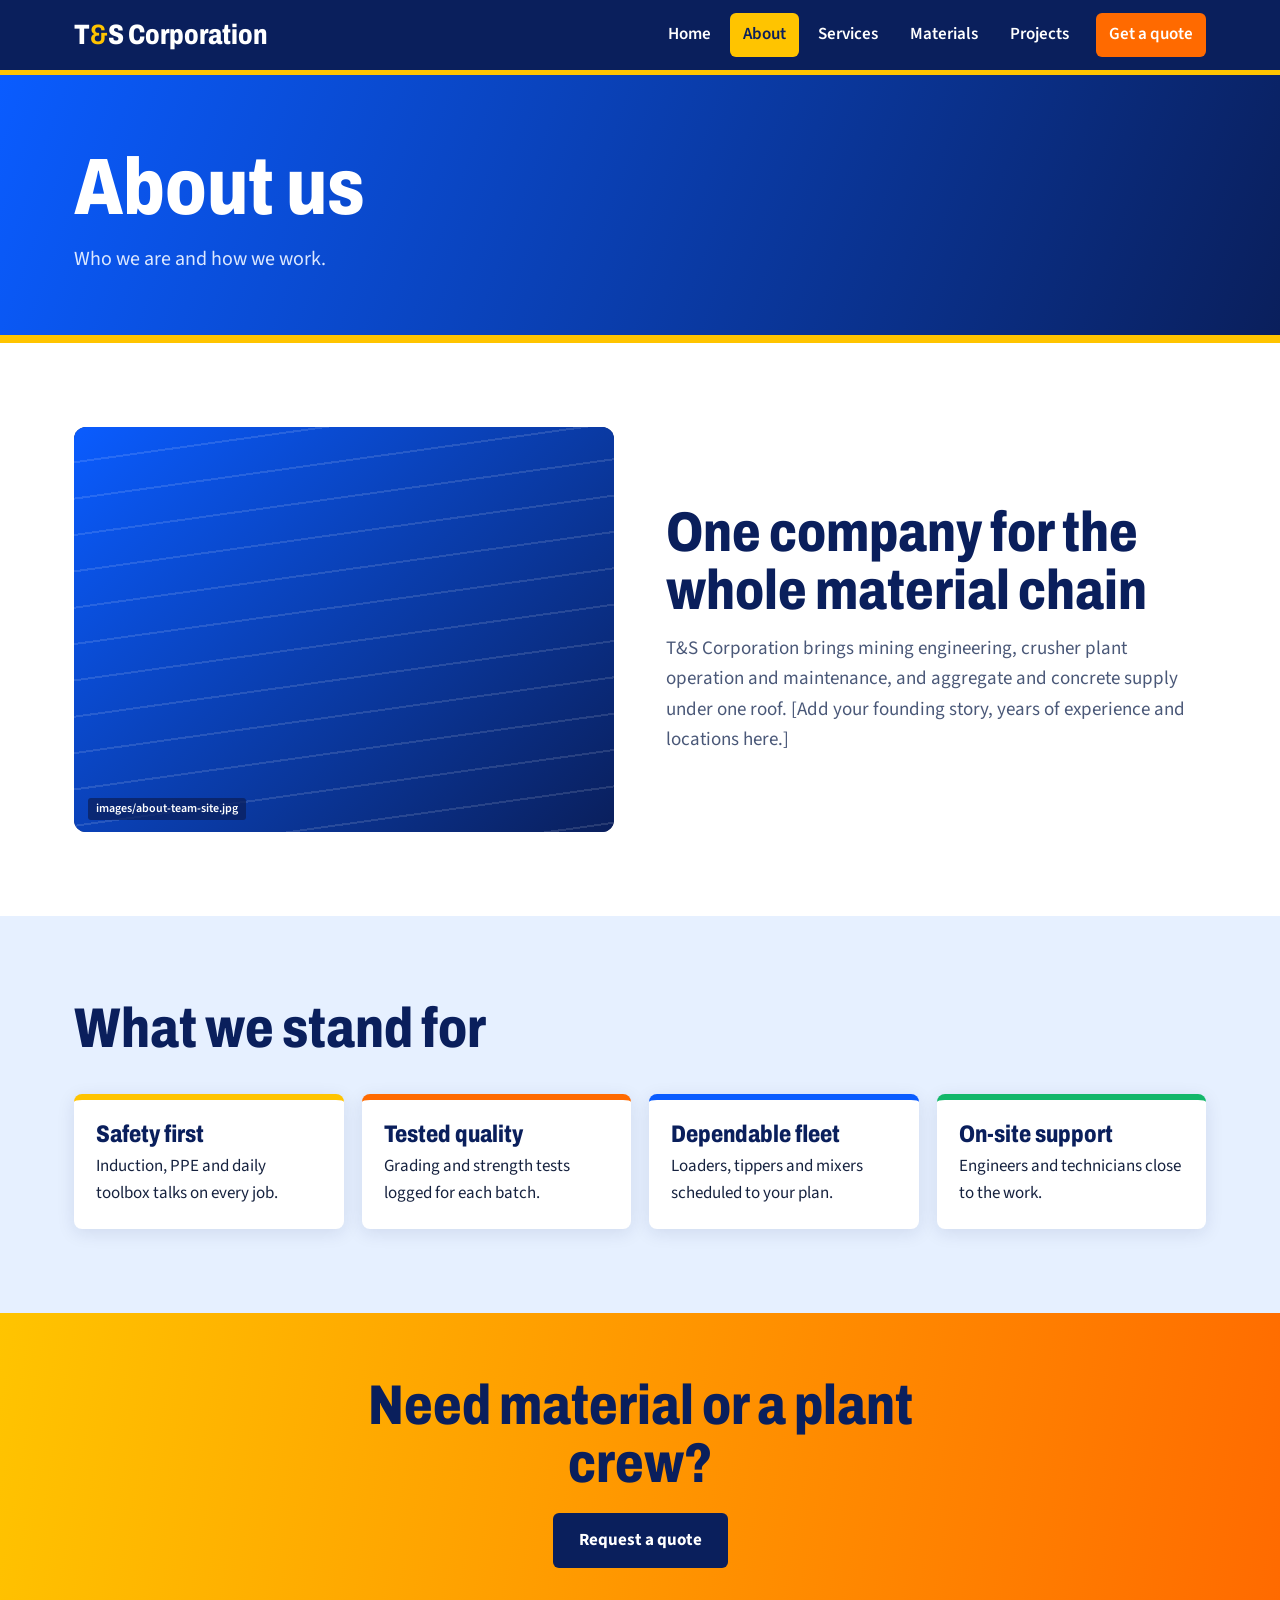
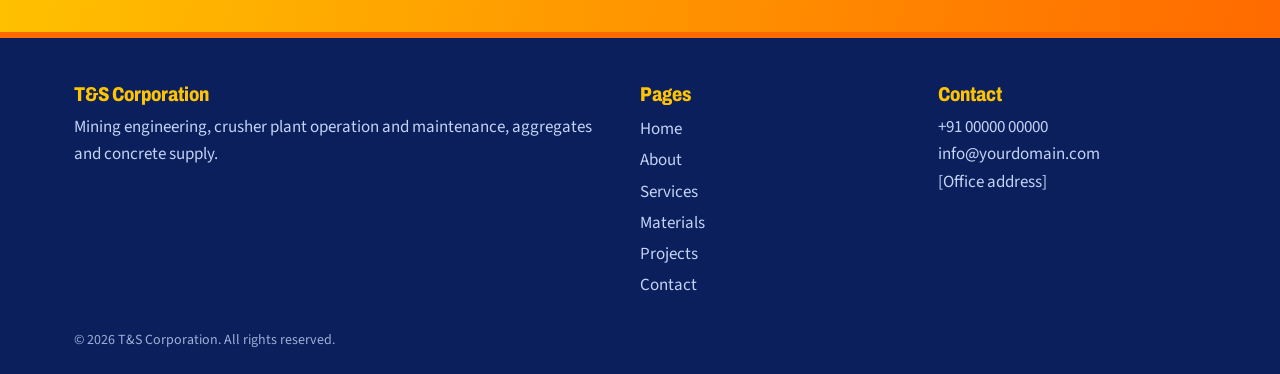
==== about.html @ 5060cc33 "Multi-page site with bright palette" ====
<!DOCTYPE html><html lang="en"><head><meta charset="utf-8"><meta name="viewport" content="width=device-width, initial-scale=1">
<title>About | T&amp;S Corporation</title><meta name="description" content="T&amp;S Corporation: mining engineering, crusher plant operation and maintenance, aggregates and concrete supply.">
<link rel="preconnect" href="https://fonts.googleapis.com"><link rel="preconnect" href="https://fonts.gstatic.com" crossorigin>
<link href="https://fonts.googleapis.com/css2?family=Archivo:wdth,wght@62..125,500..900&family=Source+Sans+3:wght@400;600;700&display=swap" rel="stylesheet">
<link rel="stylesheet" href="assets.css"></head><body>
<header><div class="wrap"><a class="brand" href="index.html">T<b>&amp;</b>S Corporation</a><button id="menu" aria-expanded="false">Menu</button><nav id="nav"><a href="index.html">Home</a><a href="about.html" class=on>About</a><a href="services.html">Services</a><a href="materials.html">Materials</a><a href="projects.html">Projects</a><a class="cta" href="contact.html">Get a quote</a></nav></div></header>
<main><div class="phead"><div class="wrap"><h1>About us</h1><p>Who we are and how we work.</p></div></div><section><div class="wrap split"><div class="ph " data-file="images/about-team-site.jpg"><img src="images/about-team-site.jpg" alt="T&amp;S team on site" onerror="this.remove()"></div><div><h2>One company for the whole material chain</h2><p class="lede">T&amp;S Corporation brings mining engineering, crusher plant operation and maintenance, and aggregate and concrete supply under one roof. [Add your founding story, years of experience and locations here.]</p></div></div></section>
<section class="tint"><div class="wrap"><h2>What we stand for</h2><div class="vals"><div><h3>Safety first</h3><p>Induction, PPE and daily toolbox talks on every job.</p></div><div><h3>Tested quality</h3><p>Grading and strength tests logged for each batch.</p></div><div><h3>Dependable fleet</h3><p>Loaders, tippers and mixers scheduled to your plan.</p></div><div><h3>On-site support</h3><p>Engineers and technicians close to the work.</p></div></div></div></section><div class="cta-band"><div class="wrap"><h2>Need material or a plant crew?</h2><a class="btn" style="background:var(--navy);color:#fff" href="contact.html">Request a quote</a></div></div></main>
<footer><div class="wrap"><div class="fg"><div><h3>T&amp;S Corporation</h3><p>Mining engineering, crusher plant operation and maintenance, aggregates and concrete supply.</p></div>
<div><h3>Pages</h3><a href="index.html">Home</a><a href="about.html">About</a><a href="services.html">Services</a><a href="materials.html">Materials</a><a href="projects.html">Projects</a><a href="contact.html">Contact</a></div>
<div><h3>Contact</h3><p>+91 00000 00000<br>info@yourdomain.com<br>[Office address]</p></div></div><p class="c">&copy; <span id="y">2026</span> T&amp;S Corporation. All rights reserved.</p></div></footer>
<script>document.getElementById('y').textContent=new Date().getFullYear();var b=document.getElementById('menu'),n=document.getElementById('nav');b.onclick=function(){var o=n.classList.toggle('open');b.setAttribute('aria-expanded',o)}</script></body></html>
---- assets.css ----
:root{--navy:#0a1f5c;--blue:#0a5cff;--sky:#e6f0ff;--yellow:#ffc400;--orange:#ff6a00;--white:#fff;--text:#16223f;--muted:#4a5878}
*{box-sizing:border-box;margin:0}
html{scroll-behavior:smooth}
body{font:17px/1.6 "Source Sans 3",system-ui,sans-serif;color:var(--text);background:#fff}
h1,h2,h3,.brand{font-family:Archivo,Impact,sans-serif;font-stretch:80%;font-weight:800;line-height:1.03;color:var(--navy)}
a{color:inherit}:focus-visible{outline:3px solid var(--orange);outline-offset:3px}
.wrap{max-width:1180px;margin:0 auto;padding:0 24px}
.ph{position:relative;overflow:hidden;background:var(--navy);isolation:isolate;color:#fff}
.ph::before{content:"";position:absolute;inset:0;z-index:-1;background:repeating-linear-gradient(172deg,transparent 0 34px,rgba(255,255,255,.12) 34px 36px),linear-gradient(135deg,#0a5cff,#0a1f5c)}
.ph.y::before{background:repeating-linear-gradient(172deg,transparent 0 34px,rgba(255,255,255,.28) 34px 36px),linear-gradient(135deg,#ffc400,#ff6a00)}
.ph.o::before{background:repeating-linear-gradient(172deg,transparent 0 34px,rgba(255,255,255,.2) 34px 36px),linear-gradient(135deg,#ff6a00,#c2185b)}
.ph::after{content:attr(data-file);position:absolute;left:14px;bottom:12px;font:600 12px/1 "Source Sans 3",sans-serif;background:rgba(10,31,92,.75);padding:5px 8px;border-radius:3px}
.ph img{position:absolute;inset:0;width:100%;height:100%;object-fit:cover;z-index:1}
header{position:sticky;top:0;z-index:20;background:var(--navy);border-bottom:5px solid var(--yellow)}
header .wrap{display:flex;align-items:center;justify-content:space-between;height:70px}
.brand{color:#fff;font-size:28px;text-decoration:none}.brand b{color:var(--yellow)}
nav{display:flex;gap:6px;align-items:center}
nav a{color:#fff;text-decoration:none;font-weight:600;padding:8px 13px;border-radius:6px}
nav a:hover{background:var(--blue)}nav a.on{background:var(--yellow);color:var(--navy)}
nav a.cta{background:var(--orange);margin-left:8px}nav a.cta:hover{background:#ff8533}
#menu{display:none;background:var(--yellow);border:0;color:var(--navy);padding:8px 14px;font:700 15px inherit;border-radius:6px;cursor:pointer}
.btn{display:inline-block;background:var(--yellow);color:var(--navy);font-weight:700;padding:14px 26px;text-decoration:none;border:0;cursor:pointer;font:700 17px inherit;border-radius:6px}
.btn:hover{background:#ffd633}.btn.o{background:var(--orange);color:#fff}.btn.o:hover{background:#ff8533}
.btn.w{background:#fff;color:var(--navy)}
.hero{min-height:84vh;display:grid;align-items:center;padding:80px 0;background:linear-gradient(110deg,var(--navy) 35%,var(--blue))}
.hero .ph{position:absolute;inset:0;opacity:.45;z-index:0}.hero .ph::after{display:none}
.hero{position:relative;color:#fff;overflow:hidden}
.hero .wrap{position:relative;z-index:2}
.hero h1{color:#fff;font-size:clamp(48px,8.5vw,116px);max-width:11ch;font-stretch:68%}
.hero h1 em{font-style:normal;color:var(--yellow)}
.hero p{max-width:54ch;margin:22px 0 30px;font-size:21px;color:#e6efff}
.acts{display:flex;gap:14px;flex-wrap:wrap}
.phead{background:linear-gradient(110deg,var(--blue),var(--navy));color:#fff;padding:72px 0 60px;border-bottom:8px solid var(--yellow)}
.phead h1{color:#fff;font-size:clamp(42px,6.5vw,80px)}.phead p{color:#dce8ff;font-size:20px;max-width:58ch;margin-top:14px}
section{padding:84px 0}.tint{background:var(--sky)}
h2{font-size:clamp(34px,5vw,56px);max-width:18ch}
.lede{max-width:62ch;margin-top:14px;color:var(--muted);font-size:19px}
.cards{display:grid;grid-template-columns:repeat(3,1fr);gap:22px;margin-top:40px}
.card{border-radius:12px;overflow:hidden;display:flex;flex-direction:column;color:var(--navy);text-decoration:none}
.card .ph{aspect-ratio:4/3}
.card div.t{padding:24px;flex:1}.card h3{font-size:28px;margin-bottom:8px;color:inherit}
.card.c1{background:var(--yellow)}.card.c2{background:var(--orange);color:#fff}.card.c3{background:var(--blue);color:#fff}
.card:hover{transform:translateY(-4px);transition:transform .15s}
.stats{background:var(--orange);color:#fff;padding:48px 0}
.stats .wrap{display:grid;grid-template-columns:repeat(4,1fr);gap:20px;text-align:center}
.stats strong{display:block;font:800 52px/1 Archivo,sans-serif;font-stretch:75%;color:#fff}
.split{display:grid;grid-template-columns:1fr 1fr;gap:52px;align-items:center}
.split .ph{aspect-ratio:4/3;border-radius:12px}
.split.rev .ph{order:2}
.split ul{margin:16px 0 0;padding-left:20px}.split li{margin:5px 0}.split h2{margin-bottom:6px}
.mat{display:grid;grid-template-columns:repeat(4,1fr);gap:20px;margin-top:40px}
.mat .ph{aspect-ratio:1;border-radius:12px}.mat b{display:block;font:800 22px/1.1 Archivo,sans-serif;font-stretch:80%;color:var(--navy);margin-top:12px}
.mat small{color:var(--muted)}
.vals{display:grid;grid-template-columns:repeat(4,1fr);gap:18px;margin-top:36px}
.vals div{background:#fff;border-top:6px solid var(--yellow);padding:22px;border-radius:8px;box-shadow:0 4px 18px rgba(10,31,92,.1)}
.vals div:nth-child(2){border-color:var(--orange)}.vals div:nth-child(3){border-color:var(--blue)}.vals div:nth-child(4){border-color:#12b76a}
.vals h3{font-size:24px;margin-bottom:6px}
.gallery{display:grid;grid-template-columns:repeat(3,1fr);grid-auto-rows:230px;gap:12px;margin-top:36px}
.gallery .ph{border-radius:10px}.gallery .ph:nth-child(1){grid-row:span 2}.gallery .ph:nth-child(5){grid-column:span 2}
.cta-band{background:linear-gradient(100deg,var(--yellow),var(--orange));padding:64px 0;text-align:center}
.cta-band h2{margin:0 auto 20px;max-width:20ch}
.cgrid{display:grid;grid-template-columns:1fr 1.15fr;gap:48px}
.info div{background:var(--sky);border-left:6px solid var(--blue);padding:16px 20px;margin-bottom:14px;border-radius:6px}
.info b{color:var(--blue)}
form{display:grid;gap:14px}label{font-weight:600;display:grid;gap:6px}
input,textarea,select{font:inherit;padding:12px;border:2px solid #b8c8ee;border-radius:6px;width:100%;background:#fff}
input:focus,textarea:focus,select:focus{border-color:var(--blue)}textarea{min-height:130px}
footer{background:var(--navy);color:#c5d3f5;padding:46px 0 22px;border-top:6px solid var(--orange)}
footer .fg{display:grid;grid-template-columns:2fr 1fr 1fr;gap:30px}
footer h3{color:var(--yellow);font-size:20px;margin-bottom:10px}footer a{display:block;text-decoration:none;padding:2px 0}footer a:hover{color:var(--yellow)}
footer .c{margin-top:28px;font-size:14px;opacity:.8}
@media(max-width:860px){
nav{position:absolute;top:75px;left:0;right:0;background:var(--navy);flex-direction:column;align-items:stretch;padding:14px 20px;display:none}nav.open{display:flex}
nav a.cta{margin:6px 0 0;text-align:center}#menu{display:block}
.cards,.split,.cgrid,.vals,footer .fg{grid-template-columns:1fr}.split.rev .ph{order:0}
.stats .wrap,.mat{grid-template-columns:1fr 1fr}.gallery{grid-template-columns:1fr 1fr;grid-auto-rows:170px}
.gallery .ph:nth-child(1){grid-row:span 1}.gallery .ph:nth-child(5){grid-column:span 2}section{padding:60px 0}}
@media(prefers-reduced-motion:reduce){html{scroll-behavior:auto}.card:hover{transform:none}}
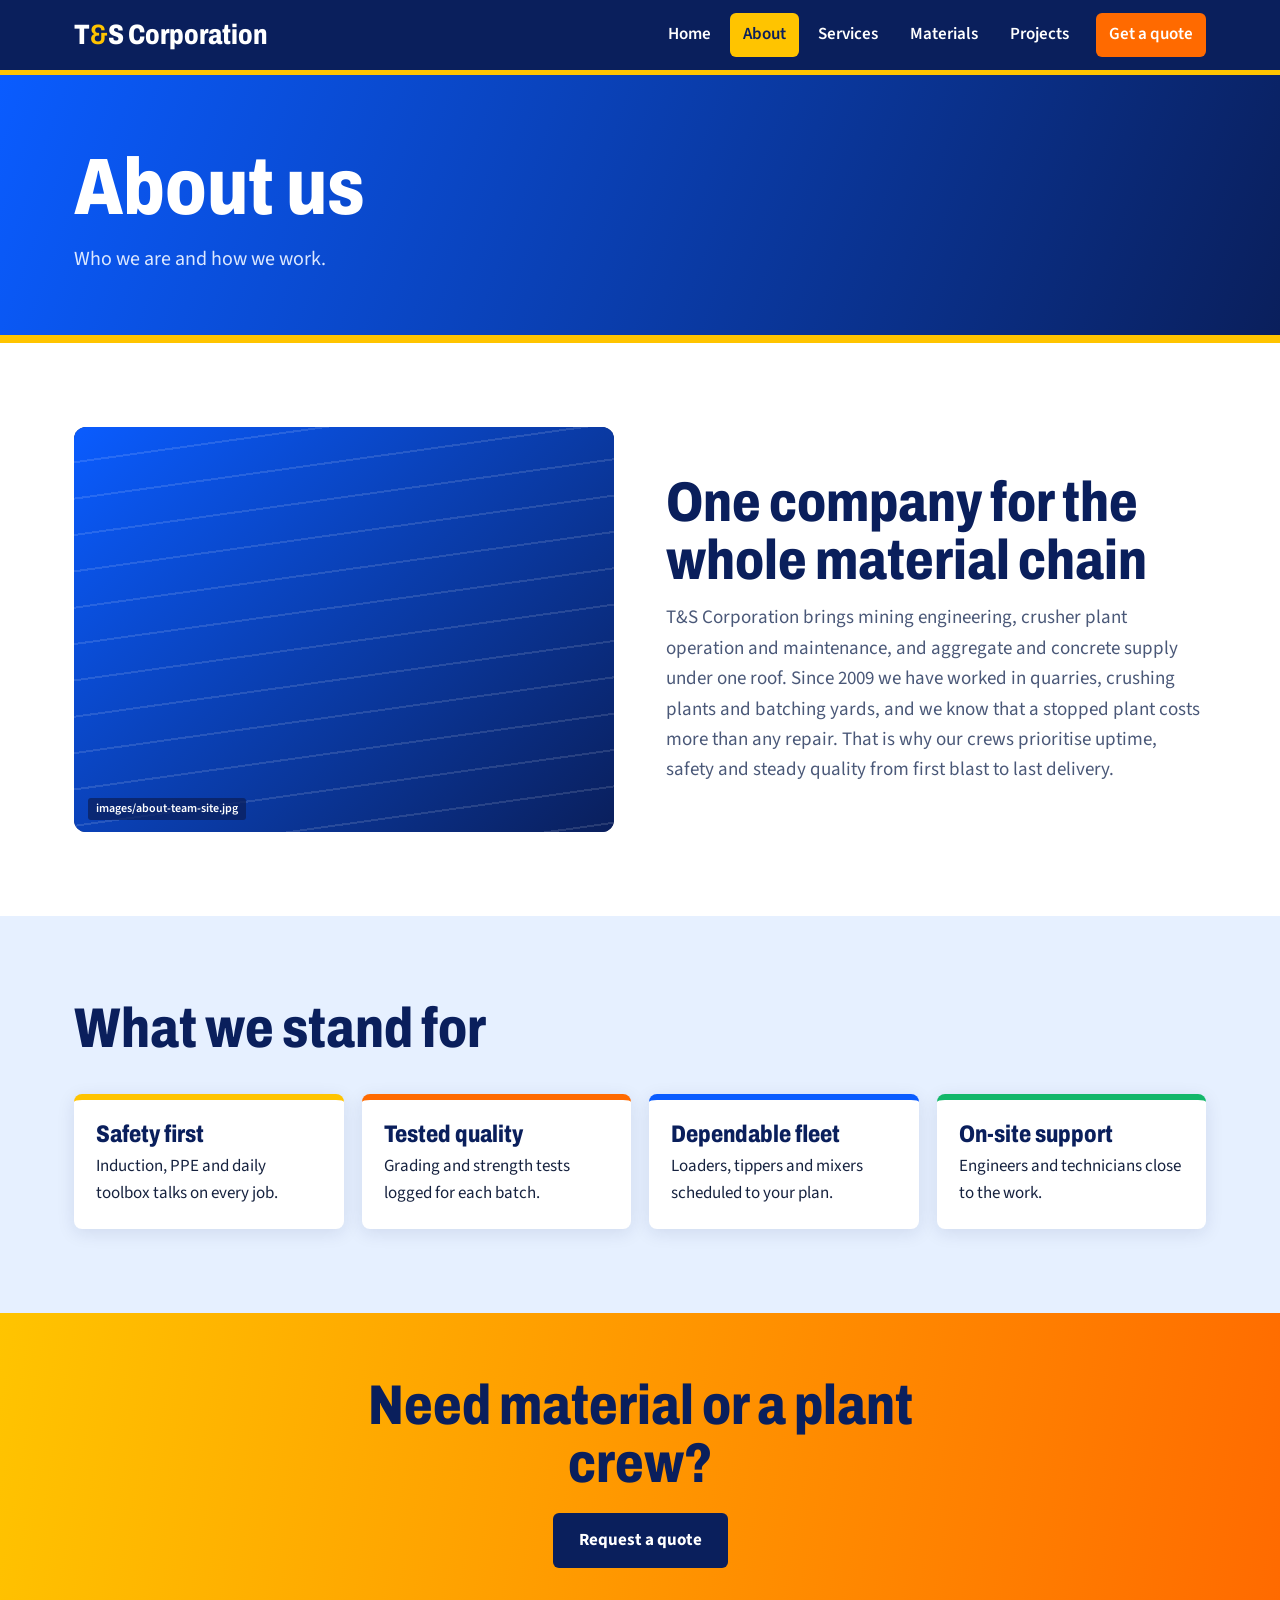
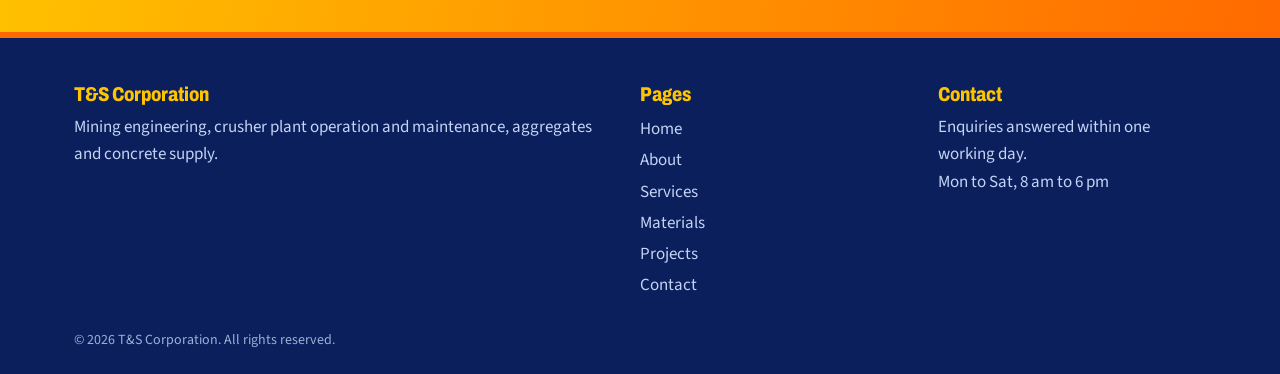
==== commit 7459f268: "Expand home page, remove placeholder text" ====
--- a/about.html
+++ b/about.html
@@ -4,9 +4,9 @@
 <link href="https://fonts.googleapis.com/css2?family=Archivo:wdth,wght@62..125,500..900&family=Source+Sans+3:wght@400;600;700&display=swap" rel="stylesheet">
 <link rel="stylesheet" href="assets.css"></head><body>
 <header><div class="wrap"><a class="brand" href="index.html">T<b>&amp;</b>S Corporation</a><button id="menu" aria-expanded="false">Menu</button><nav id="nav"><a href="index.html">Home</a><a href="about.html" class=on>About</a><a href="services.html">Services</a><a href="materials.html">Materials</a><a href="projects.html">Projects</a><a class="cta" href="contact.html">Get a quote</a></nav></div></header>
-<main><div class="phead"><div class="wrap"><h1>About us</h1><p>Who we are and how we work.</p></div></div><section><div class="wrap split"><div class="ph " data-file="images/about-team-site.jpg"><img src="images/about-team-site.jpg" alt="T&amp;S team on site" onerror="this.remove()"></div><div><h2>One company for the whole material chain</h2><p class="lede">T&amp;S Corporation brings mining engineering, crusher plant operation and maintenance, and aggregate and concrete supply under one roof. [Add your founding story, years of experience and locations here.]</p></div></div></section>
+<main><div class="phead"><div class="wrap"><h1>About us</h1><p>Who we are and how we work.</p></div></div><section><div class="wrap split"><div class="ph " data-file="images/about-team-site.jpg"><img src="images/about-team-site.jpg" alt="T&amp;S team on site" onerror="this.remove()"></div><div><h2>One company for the whole material chain</h2><p class="lede">T&amp;S Corporation brings mining engineering, crusher plant operation and maintenance, and aggregate and concrete supply under one roof. Since 2009 we have worked in quarries, crushing plants and batching yards, and we know that a stopped plant costs more than any repair. That is why our crews prioritise uptime, safety and steady quality from first blast to last delivery.</p></div></div></section>
 <section class="tint"><div class="wrap"><h2>What we stand for</h2><div class="vals"><div><h3>Safety first</h3><p>Induction, PPE and daily toolbox talks on every job.</p></div><div><h3>Tested quality</h3><p>Grading and strength tests logged for each batch.</p></div><div><h3>Dependable fleet</h3><p>Loaders, tippers and mixers scheduled to your plan.</p></div><div><h3>On-site support</h3><p>Engineers and technicians close to the work.</p></div></div></div></section><div class="cta-band"><div class="wrap"><h2>Need material or a plant crew?</h2><a class="btn" style="background:var(--navy);color:#fff" href="contact.html">Request a quote</a></div></div></main>
 <footer><div class="wrap"><div class="fg"><div><h3>T&amp;S Corporation</h3><p>Mining engineering, crusher plant operation and maintenance, aggregates and concrete supply.</p></div>
 <div><h3>Pages</h3><a href="index.html">Home</a><a href="about.html">About</a><a href="services.html">Services</a><a href="materials.html">Materials</a><a href="projects.html">Projects</a><a href="contact.html">Contact</a></div>
-<div><h3>Contact</h3><p>+91 00000 00000<br>info@yourdomain.com<br>[Office address]</p></div></div><p class="c">&copy; <span id="y">2026</span> T&amp;S Corporation. All rights reserved.</p></div></footer>
+<div><h3>Contact</h3><p>Enquiries answered within one working day.<br>Mon to Sat, 8 am to 6 pm</p></div></div><p class="c">&copy; <span id="y">2026</span> T&amp;S Corporation. All rights reserved.</p></div></footer>
 <script>document.getElementById('y').textContent=new Date().getFullYear();var b=document.getElementById('menu'),n=document.getElementById('nav');b.onclick=function(){var o=n.classList.toggle('open');b.setAttribute('aria-expanded',o)}</script></body></html>
--- a/assets.css
+++ b/assets.css
@@ -76,3 +76,15 @@
 .stats .wrap,.mat{grid-template-columns:1fr 1fr}.gallery{grid-template-columns:1fr 1fr;grid-auto-rows:170px}
 .gallery .ph:nth-child(1){grid-row:span 1}.gallery .ph:nth-child(5){grid-column:span 2}section{padding:60px 0}}
 @media(prefers-reduced-motion:reduce){html{scroll-behavior:auto}.card:hover{transform:none}}
+.steps{display:grid;grid-template-columns:repeat(4,1fr);gap:20px;margin-top:38px;counter-reset:s}
+.steps div{background:#fff;border-radius:12px;padding:24px;border-bottom:6px solid var(--orange)}
+.steps div:nth-child(2){border-color:var(--blue)}.steps div:nth-child(3){border-color:var(--yellow)}.steps div:nth-child(4){border-color:#12b76a}
+.steps span{display:grid;place-items:center;width:44px;height:44px;border-radius:50%;background:var(--navy);color:var(--yellow);font:800 22px Archivo,sans-serif;margin-bottom:12px}
+.steps h3{font-size:26px;margin-bottom:6px}
+.chips{display:flex;flex-wrap:wrap;gap:12px;margin-top:30px}
+.chips span{background:var(--navy);color:#fff;padding:12px 22px;border-radius:40px;font-weight:600}
+.chips span:nth-child(3n+2){background:var(--orange)}.chips span:nth-child(3n){background:var(--blue)}
+.faq{margin-top:30px;max-width:820px}
+.faq details{background:#fff;border-left:6px solid var(--yellow);border-radius:6px;margin-bottom:12px;padding:16px 20px}
+.faq summary{font-weight:700;color:var(--navy);cursor:pointer;font-size:18px}.faq p{margin-top:10px;color:var(--muted)}
+@media(max-width:860px){.steps{grid-template-columns:1fr}}
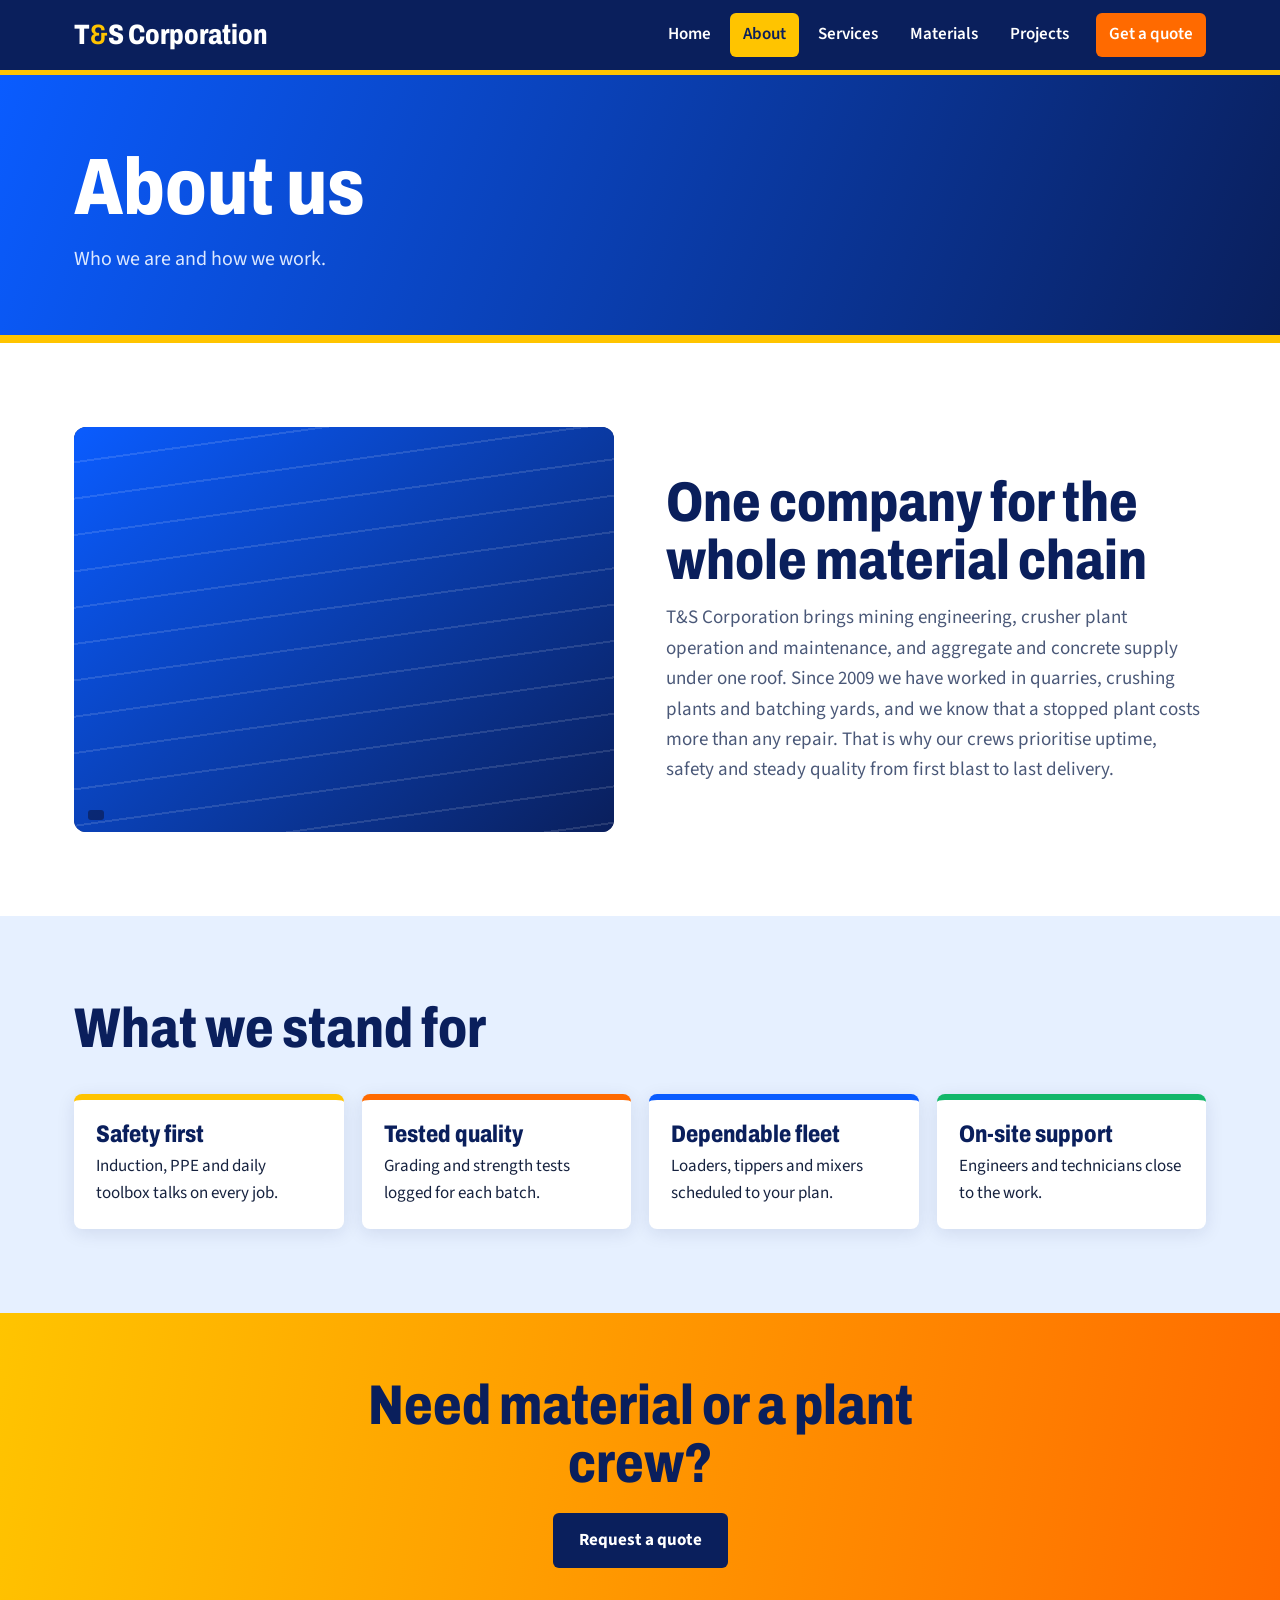
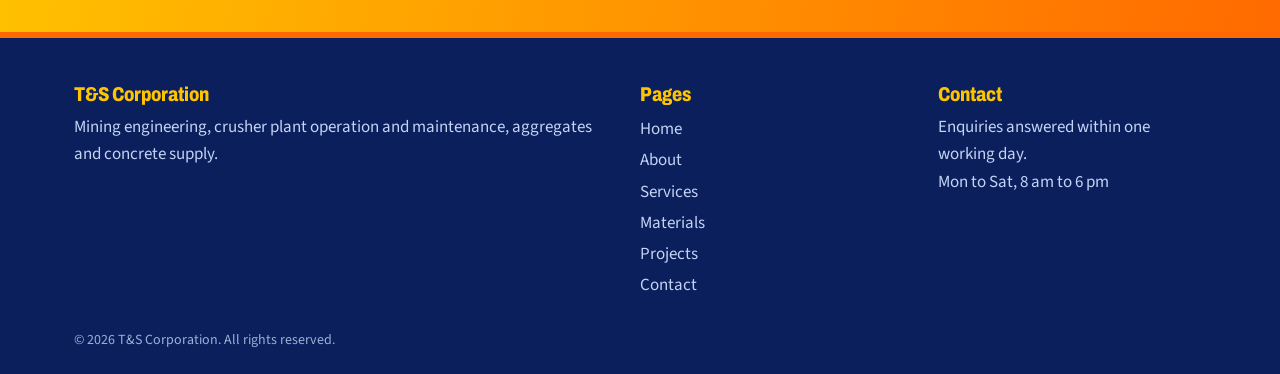
==== commit e34cdce7: "Replace placeholder photos with relevant stock imagery" ====
--- a/about.html
+++ b/about.html
@@ -4,7 +4,7 @@
 <link href="https://fonts.googleapis.com/css2?family=Archivo:wdth,wght@62..125,500..900&family=Source+Sans+3:wght@400;600;700&display=swap" rel="stylesheet">
 <link rel="stylesheet" href="assets.css"></head><body>
 <header><div class="wrap"><a class="brand" href="index.html">T<b>&amp;</b>S Corporation</a><button id="menu" aria-expanded="false">Menu</button><nav id="nav"><a href="index.html">Home</a><a href="about.html" class=on>About</a><a href="services.html">Services</a><a href="materials.html">Materials</a><a href="projects.html">Projects</a><a class="cta" href="contact.html">Get a quote</a></nav></div></header>
-<main><div class="phead"><div class="wrap"><h1>About us</h1><p>Who we are and how we work.</p></div></div><section><div class="wrap split"><div class="ph " data-file="images/about-team-site.jpg"><img src="images/about-team-site.jpg" alt="T&amp;S team on site" onerror="this.remove()"></div><div><h2>One company for the whole material chain</h2><p class="lede">T&amp;S Corporation brings mining engineering, crusher plant operation and maintenance, and aggregate and concrete supply under one roof. Since 2009 we have worked in quarries, crushing plants and batching yards, and we know that a stopped plant costs more than any repair. That is why our crews prioritise uptime, safety and steady quality from first blast to last delivery.</p></div></div></section>
+<main><div class="phead"><div class="wrap"><h1>About us</h1><p>Who we are and how we work.</p></div></div><section><div class="wrap split"><div class="ph "><img src="https://images.unsplash.com/photo-1504307651254-35680f356dfd?auto=format&fit=crop&w=1200&q=85" alt="T&amp;S team on site" onerror="this.remove()"></div><div><h2>One company for the whole material chain</h2><p class="lede">T&amp;S Corporation brings mining engineering, crusher plant operation and maintenance, and aggregate and concrete supply under one roof. Since 2009 we have worked in quarries, crushing plants and batching yards, and we know that a stopped plant costs more than any repair. That is why our crews prioritise uptime, safety and steady quality from first blast to last delivery.</p></div></div></section>
 <section class="tint"><div class="wrap"><h2>What we stand for</h2><div class="vals"><div><h3>Safety first</h3><p>Induction, PPE and daily toolbox talks on every job.</p></div><div><h3>Tested quality</h3><p>Grading and strength tests logged for each batch.</p></div><div><h3>Dependable fleet</h3><p>Loaders, tippers and mixers scheduled to your plan.</p></div><div><h3>On-site support</h3><p>Engineers and technicians close to the work.</p></div></div></div></section><div class="cta-band"><div class="wrap"><h2>Need material or a plant crew?</h2><a class="btn" style="background:var(--navy);color:#fff" href="contact.html">Request a quote</a></div></div></main>
 <footer><div class="wrap"><div class="fg"><div><h3>T&amp;S Corporation</h3><p>Mining engineering, crusher plant operation and maintenance, aggregates and concrete supply.</p></div>
 <div><h3>Pages</h3><a href="index.html">Home</a><a href="about.html">About</a><a href="services.html">Services</a><a href="materials.html">Materials</a><a href="projects.html">Projects</a><a href="contact.html">Contact</a></div>
